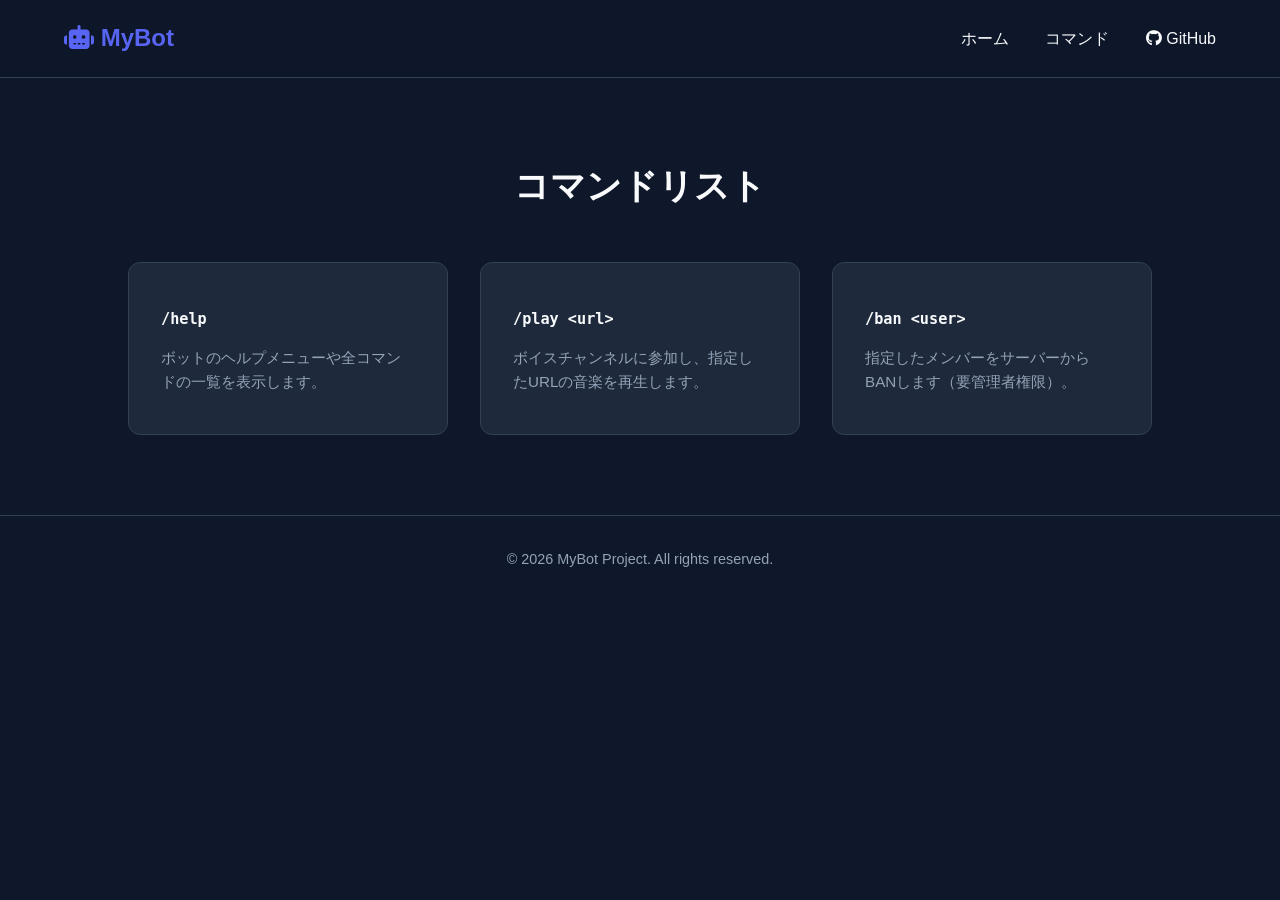
==== html/commands.html @ d5772ba2 "Create commands.html" ====
<!DOCTYPE html>
<html lang="ja">
<head>
    <meta charset="UTF-8">
    <meta name="viewport" content="width=device-width, initial-scale=1.0">
    <title>コマンド一覧 - MyBot</title>
    <link rel="stylesheet" href="../css/style.css">
    <link rel="stylesheet" href="https://cdnjs.cloudflare.com/ajax/libs/font-awesome/6.4.0/css/all.min.css">
</head>
<body>
    <!-- ヘッダー -->
    <header>
        <div class="logo">
            <i class="fa-solid fa-robot"></i> MyBot
        </div>
        <nav>
            <a href="../index.html">ホーム</a>
            <a href="commands.html">コマンド</a>
            <a href="https://github.com/your-username/your-repo" target="_blank"><i class="fa-brands fa-github"></i> GitHub</a>
        </nav>
    </header>

    <!-- コマンドセクション -->
    <section class="features">
        <h2>コマンドリスト</h2>
        <div class="feature-grid" style="text-align: left;">
            <div class="feature-card">
                <h3><code>/help</code></h3>
                <p>ボットのヘルプメニューや全コマンドの一覧を表示します。</p>
            </div>
            <div class="feature-card">
                <h3><code>/play &lt;url&gt;</code></h3>
                <p>ボイスチャンネルに参加し、指定したURLの音楽を再生します。</p>
            </div>
            <div class="feature-card">
                <h3><code>/ban &lt;user&gt;</code></h3>
                <p>指定したメンバーをサーバーからBANします（要管理者権限）。</p>
            </div>
        </div>
    </section>

    <!-- フッター -->
    <footer>
        <p>&copy; 2026 MyBot Project. All rights reserved.</p>
    </footer>

    <script src="../js/main.js"></script>
</body>
</html>
---- css/style.css ----
:root {
    --bg-color: #0f172a;
    --card-bg: #1e293b;
    --text-color: #f8fafc;
    --text-muted: #94a3b8;
    --accent-color: #5865F2; /* Discordカラー */
    --accent-hover: #4752c4;
}

* {
    margin: 0;
    padding: 0;
    box-sizing: border-box;
}

body {
    font-family: 'Segoe UI', Tahoma, Geneva, Verdana, sans-serif;
    background-color: var(--bg-color);
    color: var(--text-color);
    line-height: 1.6;
}

/* ヘッダー */
header {
    display: flex;
    justify-content: space-between;
    align-items: center;
    padding: 1.2rem 5%;
    background-color: rgba(15, 23, 42, 0.9);
    position: sticky;
    top: 0;
    backdrop-filter: blur(10px);
    border-bottom: 1px solid #334155;
    z-index: 1000;
}

.logo {
    font-size: 1.5rem;
    font-weight: bold;
    color: var(--accent-color);
}

nav a {
    color: var(--text-color);
    text-decoration: none;
    margin-left: 2rem;
    transition: color 0.2s;
}

nav a:hover {
    color: var(--accent-color);
}

/* ヒーローセクション */
.hero {
    display: flex;
    justify-content: center;
    align-items: center;
    text-align: center;
    padding: 8rem 1rem;
    background: radial-gradient(circle at center, #1e293b 0%, var(--bg-color) 70%);
}

.hero-content h1 {
    font-size: 3rem;
    margin-bottom: 1rem;
    font-weight: 800;
}

.hero-content p {
    font-size: 1.2rem;
    color: var(--text-muted);
    margin-bottom: 2rem;
}

.hero-buttons {
    display: flex;
    gap: 1rem;
    justify-content: center;
}

.btn-primary, .btn-secondary {
    padding: 0.8rem 1.8rem;
    border-radius: 8px;
    text-decoration: none;
    font-weight: bold;
    transition: background 0.2s, transform 0.1s;
}

.btn-primary {
    background-color: var(--accent-color);
    color: white;
}

.btn-primary:hover {
    background-color: var(--accent-hover);
    transform: translateY(-2px);
}

.btn-secondary {
    background-color: transparent;
    color: var(--text-color);
    border: 1px solid #475569;
}

.btn-secondary:hover {
    background-color: #334155;
    transform: translateY(-2px);
}

/* 特徴セクション */
.features {
    padding: 5rem 10%;
    text-align: center;
}

.features h2 {
    font-size: 2.2rem;
    margin-bottom: 3rem;
}

.feature-grid {
    display: grid;
    grid-template-columns: repeat(auto-fit, minmax(280px, 1fr));
    gap: 2rem;
}

.feature-card {
    background-color: var(--card-bg);
    padding: 2.5rem 2rem;
    border-radius: 12px;
    border: 1px solid #334155;
    transition: transform 0.2s;
}

.feature-card:hover {
    transform: translateY(-5px);
}

.feature-card i {
    font-size: 2.5rem;
    color: var(--accent-color);
    margin-bottom: 1.2rem;
}

.feature-card h3 {
    margin-bottom: 0.8rem;
}

.feature-card p {
    color: var(--text-muted);
    font-size: 0.95rem;
}

/* フッター */
footer {
    text-align: center;
    padding: 2rem;
    border-top: 1px solid #334155;
    color: var(--text-muted);
    font-size: 0.9rem;
}
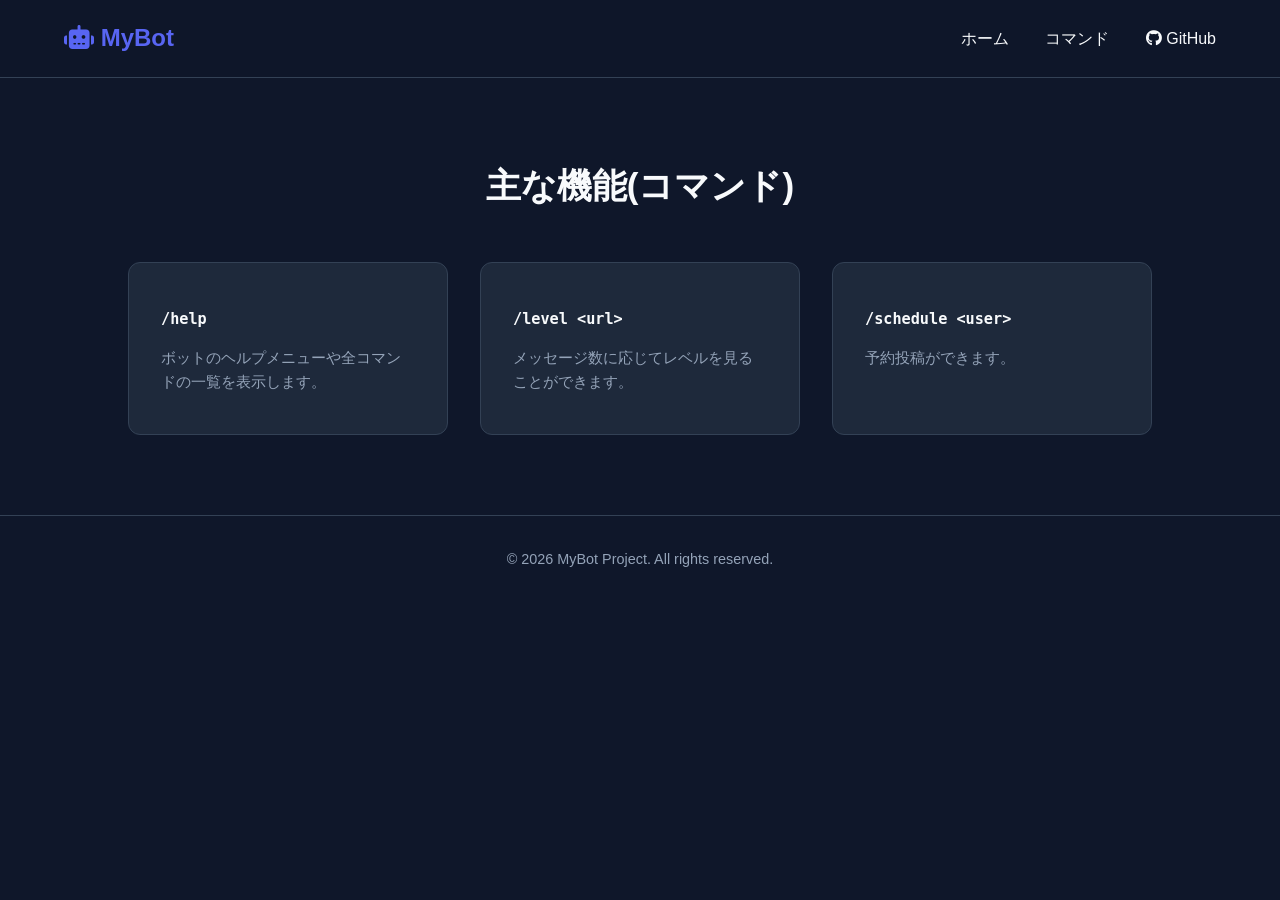
==== commit 8c19c285: "Update commands.html" ====
--- a/html/commands.html
+++ b/html/commands.html
@@ -22,19 +22,19 @@
 
     <!-- コマンドセクション -->
     <section class="features">
-        <h2>コマンドリスト</h2>
+        <h2>主な機能(コマンド)</h2>
         <div class="feature-grid" style="text-align: left;">
             <div class="feature-card">
                 <h3><code>/help</code></h3>
                 <p>ボットのヘルプメニューや全コマンドの一覧を表示します。</p>
             </div>
             <div class="feature-card">
-                <h3><code>/play &lt;url&gt;</code></h3>
-                <p>ボイスチャンネルに参加し、指定したURLの音楽を再生します。</p>
+                <h3><code>/level &lt;url&gt;</code></h3>
+                <p>メッセージ数に応じてレベルを見ることができます。</p>
             </div>
             <div class="feature-card">
-                <h3><code>/ban &lt;user&gt;</code></h3>
-                <p>指定したメンバーをサーバーからBANします（要管理者権限）。</p>
+                <h3><code>/schedule &lt;user&gt;</code></h3>
+                <p>予約投稿ができます。</p>
             </div>
         </div>
     </section>
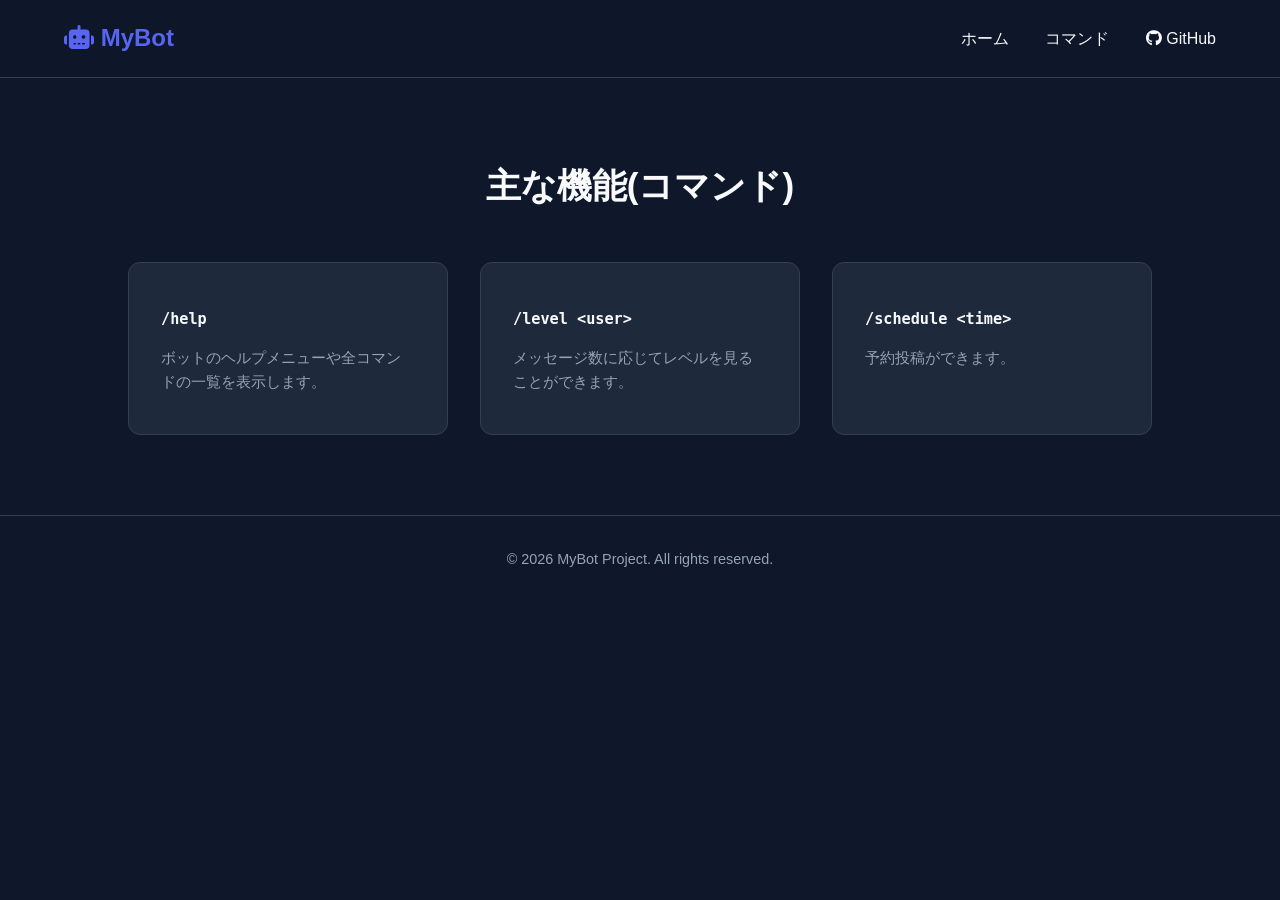
==== commit c0d8a85b: "Update commands.html" ====
--- a/html/commands.html
+++ b/html/commands.html
@@ -29,11 +29,11 @@
                 <p>ボットのヘルプメニューや全コマンドの一覧を表示します。</p>
             </div>
             <div class="feature-card">
-                <h3><code>/level &lt;url&gt;</code></h3>
+                <h3><code>/level &lt;user&gt;</code></h3>
                 <p>メッセージ数に応じてレベルを見ることができます。</p>
             </div>
             <div class="feature-card">
-                <h3><code>/schedule &lt;user&gt;</code></h3>
+                <h3><code>/schedule &lt;time&gt;</code></h3>
                 <p>予約投稿ができます。</p>
             </div>
         </div>
